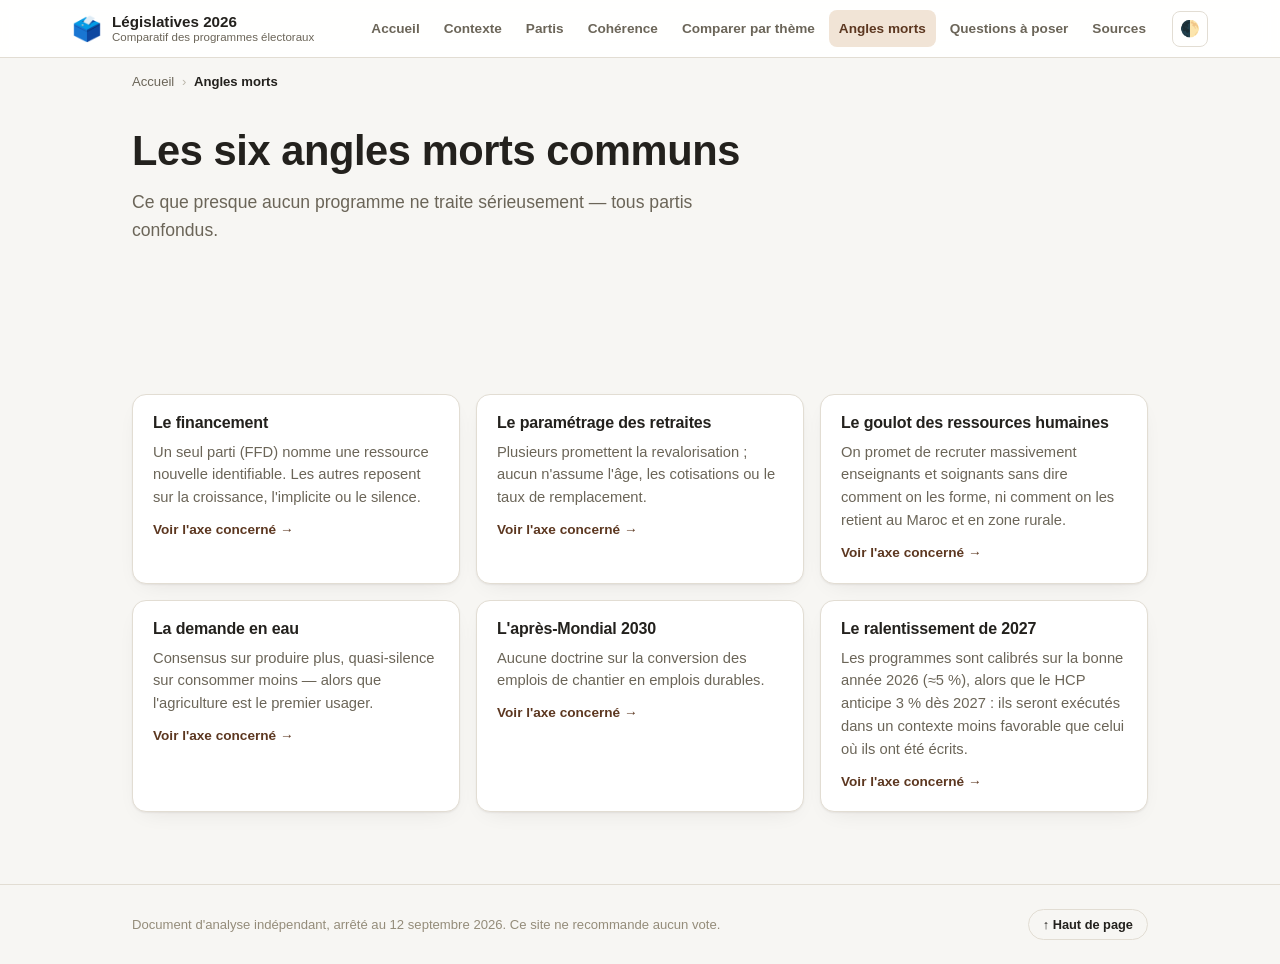
==== angles-morts.html @ e3671b89 "Restructurer le site en pages multiples avec navigation croisée Remplace la page unique à défilement" ====
<!DOCTYPE html>
<html lang="fr">
<head>
<meta charset="UTF-8">
<meta name="viewport" content="width=device-width, initial-scale=1.0">
<title>Les angles morts de la campagne — Comparatif 2026</title>
<meta name="description" content="Ce que presque aucun programme électoral ne traite sérieusement : financement, retraites, ressources humaines, eau, Mondial 2030, ralentissement 2027.">
<link rel="icon" href="data:image/svg+xml,<svg xmlns=%22http://www.w3.org/2000/svg%22 viewBox=%220 0 100 100%22><text y=%22.9em%22 font-size=%2290%22>🗳️</text></svg>">
<link rel="stylesheet" href="css/styles.css">
</head>
<body data-page="angles-morts" data-nav="angles-morts">

<nav class="breadcrumb" id="breadcrumb" aria-label="Fil d'Ariane"></nav>

<main>
  <section class="section page-head">
    <div class="container">
      <h1>Les six angles morts communs</h1>
      <p class="lead">Ce que presque aucun programme ne traite sérieusement — tous partis confondus.</p>
    </div>
  </section>

  <section class="section">
    <div class="container">
      <div class="grid grid-3" id="blindSpotsGrid"></div>
    </div>
  </section>
</main>

<script src="js/data.js"></script>
<script src="js/common.js"></script>
<script src="js/app.js"></script>
</body>
</html>
---- css/styles.css ----
/* ===================================================================
   Comparatif des programmes électoraux — Maroc 2026
   =================================================================== */

:root {
  --bg: #f7f6f3;
  --bg-alt: #efede8;
  --surface: #ffffff;
  --surface-hover: #fbfaf8;
  --border: #e2ddd3;
  --text: #23211d;
  --text-muted: #6b6558;
  --text-faint: #948c7a;
  --accent: #7a4a2a;
  --accent-strong: #5c3720;
  --accent-soft: #f1e4d6;
  --accent-contrast: #ffffff;
  --dot-0: #d8d3c8;
  --dot-1: #d99b52;
  --dot-2: #4a7a6b;
  --dot-3: #2f5d4c;
  --shadow: 0 1px 2px rgba(30, 25, 15, 0.06), 0 8px 24px -12px rgba(30, 25, 15, 0.12);
  --radius: 14px;
  --radius-sm: 9px;
  --maj-color: #7a4a2a;
  --opp-color: #3d5a80;
  --gauche-color: #7a2a4a;
}

@media (prefers-color-scheme: dark) {
  :root:not([data-theme="light"]) {
    --bg: #17140f;
    --bg-alt: #1e1a14;
    --surface: #221e17;
    --surface-hover: #2a251c;
    --border: #362f24;
    --text: #efe9de;
    --text-muted: #b3aa96;
    --text-faint: #857c68;
    --accent: #e0a76f;
    --accent-strong: #f0bd8b;
    --accent-soft: #33291c;
    --accent-contrast: #221a10;
    --dot-0: #3a352b;
    --dot-1: #d99b52;
    --dot-2: #5fa08c;
    --dot-3: #7bbfa4;
    --shadow: 0 1px 2px rgba(0, 0, 0, 0.3), 0 8px 24px -12px rgba(0, 0, 0, 0.5);
  }
}

:root[data-theme="dark"] {
  --bg: #17140f;
  --bg-alt: #1e1a14;
  --surface: #221e17;
  --surface-hover: #2a251c;
  --border: #362f24;
  --text: #efe9de;
  --text-muted: #b3aa96;
  --text-faint: #857c68;
  --accent: #e0a76f;
  --accent-strong: #f0bd8b;
  --accent-soft: #33291c;
  --accent-contrast: #221a10;
  --dot-0: #3a352b;
  --dot-1: #d99b52;
  --dot-2: #5fa08c;
  --dot-3: #7bbfa4;
  --shadow: 0 1px 2px rgba(0, 0, 0, 0.3), 0 8px 24px -12px rgba(0, 0, 0, 0.5);
}

* { box-sizing: border-box; }
html { scroll-behavior: smooth; }

body {
  margin: 0;
  background: var(--bg);
  color: var(--text);
  font-family: "Segoe UI", -apple-system, BlinkMacSystemFont, Roboto, Helvetica, Arial, sans-serif;
  line-height: 1.55;
  -webkit-font-smoothing: antialiased;
}

.container {
  max-width: 1080px;
  margin: 0 auto;
  padding-inline: clamp(16px, 4vw, 32px);
}

h1, h2, h3, h4 { line-height: 1.25; font-weight: 700; letter-spacing: -0.01em; }
h1 { font-size: clamp(1.7rem, 4vw, 2.6rem); margin: 0.3em 0 0.4em; }
h2 { font-size: clamp(1.4rem, 3vw, 1.9rem); margin: 0 0 0.5em; }
h3 { font-size: 1.15rem; margin: 1.8em 0 0.7em; color: var(--accent-strong); }
p { margin: 0 0 1em; }
a { color: var(--accent-strong); }
strong { color: var(--text); }

.section { padding-block: clamp(40px, 6vw, 72px); }
.section.alt { background: var(--bg-alt); }
.section-intro { max-width: 68ch; color: var(--text-muted); font-size: 1.02rem; }

/* ---------- Header ---------- */
.site-header {
  position: sticky; top: 0; z-index: 50;
  background: color-mix(in srgb, var(--surface) 92%, transparent);
  backdrop-filter: blur(8px);
  border-bottom: 1px solid var(--border);
}
.header-inner {
  max-width: 1200px; margin: 0 auto; padding: 10px clamp(16px,4vw,32px);
  display: flex; align-items: center; gap: 16px;
}
.brand { display: flex; align-items: center; gap: 10px; text-decoration: none; color: var(--text); flex-shrink: 0; }
.brand-badge { font-size: 1.5rem; }
.brand-text { display: flex; flex-direction: column; line-height: 1.15; }
.brand-text strong { font-size: 0.95rem; }
.brand-text small { color: var(--text-muted); font-size: 0.72rem; }

.main-nav { display: flex; gap: 4px; flex-wrap: wrap; margin-left: auto; }
.main-nav a {
  text-decoration: none; color: var(--text-muted); font-size: 0.85rem; font-weight: 600;
  padding: 8px 10px; border-radius: 8px; white-space: nowrap;
}
.main-nav a:hover, .main-nav a.active { color: var(--accent-strong); background: var(--accent-soft); }

.theme-toggle, .nav-toggle {
  background: none; border: 1px solid var(--border); border-radius: 8px;
  width: 36px; height: 36px; cursor: pointer; color: var(--text); font-size: 1rem; flex-shrink: 0;
}
.nav-toggle { display: none; flex-direction: column; align-items: center; justify-content: center; gap: 4px; }
.nav-toggle span { width: 18px; height: 2px; background: var(--text); display: block; }

@media (max-width: 880px) {
  .main-nav {
    display: none; position: absolute; top: 100%; left: 0; right: 0;
    background: var(--surface); border-bottom: 1px solid var(--border);
    flex-direction: column; padding: 8px; box-shadow: var(--shadow);
  }
  .main-nav.open { display: flex; }
  .nav-toggle { display: flex; }
}

/* ---------- Hero ---------- */
.hero { padding-block: clamp(48px, 8vw, 88px); }
.eyebrow {
  display: inline-block; font-size: 0.78rem; font-weight: 700; letter-spacing: 0.03em;
  color: var(--accent-strong); background: var(--accent-soft); padding: 5px 12px; border-radius: 999px;
  margin-bottom: 14px;
}
.lead { font-size: 1.1rem; color: var(--text-muted); max-width: 62ch; }
.hero-stats {
  display: grid; grid-template-columns: repeat(auto-fit, minmax(130px, 1fr));
  gap: 12px; margin: 28px 0 8px;
}
.stat-tile {
  background: var(--surface); border: 1px solid var(--border); border-radius: var(--radius-sm);
  padding: 14px 16px;
}
.stat-tile .stat-value { font-size: 1.3rem; font-weight: 700; color: var(--accent-strong); display: block; }
.stat-tile .stat-label { font-size: 0.78rem; color: var(--text-muted); }
.hero-actions { display: flex; gap: 12px; margin-top: 24px; flex-wrap: wrap; }

.btn {
  display: inline-flex; align-items: center; gap: 6px; text-decoration: none;
  padding: 11px 20px; border-radius: 999px; font-weight: 600; font-size: 0.92rem;
  border: 1px solid transparent; cursor: pointer;
}
.btn-primary { background: var(--accent); color: var(--accent-contrast); }
.btn-primary:hover { background: var(--accent-strong); }
.btn-ghost { border-color: var(--border); color: var(--text); background: transparent; }
.btn-ghost:hover { background: var(--surface-hover); }
.btn-small { padding: 7px 14px; font-size: 0.8rem; }

/* ---------- Grids & cards ---------- */
.grid { display: grid; gap: 16px; margin-top: 16px; }
.grid-2 { grid-template-columns: repeat(2, 1fr); }
.grid-3 { grid-template-columns: repeat(3, 1fr); }
.grid-4 { grid-template-columns: repeat(4, 1fr); }
@media (max-width: 800px) { .grid-3, .grid-4 { grid-template-columns: repeat(2, 1fr); } }
@media (max-width: 540px) { .grid-2, .grid-3, .grid-4 { grid-template-columns: 1fr; } }

.card {
  background: var(--surface); border: 1px solid var(--border); border-radius: var(--radius);
  padding: 18px 20px; box-shadow: var(--shadow);
}
.card h4 { margin: 0 0 8px; font-size: 1rem; color: var(--text); }
.card p { color: var(--text-muted); font-size: 0.92rem; margin: 0; }

.info-tile { background: var(--surface); border: 1px solid var(--border); border-radius: var(--radius-sm); padding: 14px 16px; }
.info-tile .info-label { display: block; font-size: 0.74rem; text-transform: uppercase; letter-spacing: 0.04em; color: var(--text-faint); margin-bottom: 4px; }
.info-tile .info-value { font-size: 0.93rem; font-weight: 600; }

.callout {
  background: var(--accent-soft); border: 1px solid var(--border); border-left: 4px solid var(--accent);
  border-radius: var(--radius-sm); padding: 16px 18px; margin-top: 16px; font-size: 0.95rem;
}
.callout-strong { font-size: 1rem; }
.note-list { margin: 12px 0 0; padding-left: 1.2em; color: var(--text-muted); }
.note-list li { margin-bottom: 8px; }

/* ---------- Seats chart ---------- */
.seats-chart { display: flex; flex-direction: column; gap: 8px; margin-top: 14px; }
.seat-row { display: grid; grid-template-columns: 70px 1fr 46px; align-items: center; gap: 10px; font-size: 0.85rem; }
.seat-bar-track { background: var(--bg-alt); border-radius: 999px; height: 12px; overflow: hidden; }
.seat-bar-fill { height: 100%; background: linear-gradient(90deg, var(--accent), var(--accent-strong)); border-radius: 999px; }
.seat-row .seat-value { text-align: right; color: var(--text-muted); font-variant-numeric: tabular-nums; }

/* ---------- Defis ---------- */
.defis-list { padding-left: 1.3em; display: flex; flex-direction: column; gap: 10px; margin-top: 14px; }
.defis-list li::marker { color: var(--accent-strong); font-weight: 700; }

/* ---------- Filter bar ---------- */
.filter-bar { display: flex; flex-wrap: wrap; gap: 8px; margin: 18px 0 22px; }
.filter-btn {
  background: var(--surface); border: 1px solid var(--border); border-radius: 999px;
  padding: 8px 16px; font-size: 0.85rem; font-weight: 600; color: var(--text-muted); cursor: pointer;
}
.filter-btn:hover { background: var(--surface-hover); }
.filter-btn.active { background: var(--accent); color: var(--accent-contrast); border-color: var(--accent); }

/* ---------- Party cards ---------- */
.parties-grid { display: grid; grid-template-columns: repeat(auto-fill, minmax(230px, 1fr)); gap: 16px; }
.party-card {
  text-align: left; cursor: pointer; background: var(--surface); border: 1px solid var(--border);
  border-radius: var(--radius); padding: 18px; box-shadow: var(--shadow); position: relative;
  transition: transform 0.12s ease, border-color 0.12s ease;
}
.party-card:hover { transform: translateY(-2px); border-color: var(--accent); }
.party-card .cat-tag {
  display: inline-block; font-size: 0.68rem; font-weight: 700; text-transform: uppercase; letter-spacing: 0.03em;
  padding: 3px 9px; border-radius: 999px; margin-bottom: 10px;
}
.cat-majorite { background: color-mix(in srgb, var(--maj-color) 18%, transparent); color: var(--maj-color); }
.cat-opposition { background: color-mix(in srgb, var(--opp-color) 18%, transparent); color: var(--opp-color); }
.cat-gauche { background: color-mix(in srgb, var(--gauche-color) 18%, transparent); color: var(--gauche-color); }
.party-card .acronym { font-size: 1.3rem; font-weight: 800; }
.party-card .full-name { display: block; font-size: 0.82rem; color: var(--text-muted); margin: 2px 0 12px; min-height: 2.4em; }
.party-card .seats { font-size: 0.78rem; color: var(--text-faint); }
.party-card .mini-dots { display: flex; gap: 3px; margin-top: 12px; }
.dot { width: 9px; height: 9px; border-radius: 50%; background: var(--dot-0); }
.dot.lvl-1 { background: var(--dot-1); }
.dot.lvl-2 { background: var(--dot-2); }
.dot.lvl-3 { background: var(--dot-3); }

/* ---------- Party / axis detail content ---------- */
.measure-title { font-size: 0.95rem; font-weight: 700; margin: 1.2em 0 0.5em; color: var(--accent-strong); }
#partyDetail ul { padding-left: 1.2em; margin: 0.4em 0; }
#partyDetail ul li { margin-bottom: 5px; font-size: 0.93rem; }
#partyDetail .strengths { border-left: 3px solid var(--dot-3); padding-left: 12px; margin-top: 8px; font-size: 0.95rem; }
#partyDetail .weaknesses { border-left: 3px solid var(--dot-1); padding-left: 12px; margin-top: 8px; font-size: 0.95rem; }
#partyDetail .structure-note { font-style: italic; color: var(--text-muted); margin-top: 14px; font-size: 0.92rem; }

/* ---------- Score table ---------- */
.table-note { color: var(--text-muted); font-size: 0.9rem; margin-top: -6px; }
.table-scroll { overflow-x: auto; margin-top: 12px; border-radius: var(--radius-sm); border: 1px solid var(--border); }
.score-table { width: 100%; border-collapse: collapse; background: var(--surface); font-size: 0.86rem; min-width: 720px; }
.score-table th, .score-table td { padding: 10px 12px; text-align: left; border-bottom: 1px solid var(--border); white-space: nowrap; }
.score-table thead th { background: var(--bg-alt); font-size: 0.75rem; text-transform: uppercase; letter-spacing: 0.03em; color: var(--text-muted); }
.score-table tbody tr:hover { background: var(--surface-hover); }
.score-table td.party-cell { font-weight: 700; }
.score-table .dots { display: flex; gap: 3px; }
.legend { display: flex; gap: 18px; flex-wrap: wrap; margin-top: 14px; font-size: 0.82rem; color: var(--text-muted); align-items: center; }
.legend .dot { display: inline-block; margin-right: 5px; vertical-align: middle; }

.stack { display: flex; flex-direction: column; gap: 12px; margin-top: 14px; }
.finding-card { background: var(--surface); border: 1px solid var(--border); border-radius: var(--radius-sm); padding: 16px 18px; }
.finding-card h4 { margin: 0 0 6px; font-size: 0.96rem; color: var(--accent-strong); }
.finding-card p { font-size: 0.92rem; margin: 0; color: var(--text-muted); }

.structure-card p { font-style: italic; }

/* ---------- Axes ---------- */
.axes-layout { display: grid; grid-template-columns: 230px 1fr; gap: 24px; margin-top: 18px; align-items: start; }
.axes-nav { display: flex; flex-direction: column; gap: 4px; position: sticky; top: 90px; }
.axes-nav button {
  text-align: left; background: none; border: 1px solid transparent; border-radius: var(--radius-sm);
  padding: 9px 12px; font-size: 0.85rem; cursor: pointer; color: var(--text-muted);
}
.axes-nav button:hover { background: var(--surface-hover); }
.axes-nav button.active { background: var(--accent-soft); color: var(--accent-strong); font-weight: 700; border-color: var(--border); }
.axis-panel .callout { margin-bottom: 16px; }
.axis-table { width: 100%; border-collapse: collapse; background: var(--surface); border: 1px solid var(--border); border-radius: var(--radius-sm); overflow: hidden; font-size: 0.9rem; }
.axis-table td { padding: 12px 14px; border-bottom: 1px solid var(--border); vertical-align: top; }
.axis-table tr:last-child td { border-bottom: none; }
.axis-table td.axis-party { font-weight: 700; width: 150px; color: var(--accent-strong); white-space: normal; }
.axis-lecture { margin-top: 16px; background: var(--bg-alt); border-radius: var(--radius-sm); padding: 16px 18px; font-size: 0.93rem; }
.axis-lecture strong { color: var(--accent-strong); }

@media (max-width: 760px) {
  .axes-layout { grid-template-columns: 1fr; }
  .axes-nav { position: static; flex-direction: row; flex-wrap: wrap; }
  .axes-nav button { flex: 0 0 auto; }
}

/* ---------- Questions ---------- */
.questions-list { list-style: none; margin: 18px 0 0; padding: 0; display: flex; flex-direction: column; gap: 10px; }
.questions-list li {
  background: var(--surface); border: 1px solid var(--border); border-radius: var(--radius-sm);
  padding: 14px 16px 14px 46px; position: relative; font-size: 0.95rem;
}
.questions-list li::before {
  content: counter(q); counter-increment: q;
  position: absolute; left: 14px; top: 12px;
  width: 22px; height: 22px; border-radius: 50%; background: var(--accent); color: var(--accent-contrast);
  font-size: 0.75rem; font-weight: 700; display: flex; align-items: center; justify-content: center;
}
.questions-list { counter-reset: q; }

/* ---------- Sources ---------- */
.sources-grid { display: grid; grid-template-columns: repeat(3, 1fr); gap: 28px; margin-top: 16px; }
@media (max-width: 760px) { .sources-grid { grid-template-columns: 1fr; } }
.source-list { list-style: none; padding: 0; margin: 0; display: flex; flex-direction: column; gap: 8px; }
.source-list li { font-size: 0.88rem; color: var(--text-muted); border-bottom: 1px dashed var(--border); padding-bottom: 8px; }
.source-list li strong { color: var(--text); }

.note-finale p { max-width: 70ch; font-size: 1.02rem; color: var(--text-muted); }

/* ---------- Footer ---------- */
.site-footer { border-top: 1px solid var(--border); padding-block: 24px; }
.footer-inner { display: flex; justify-content: space-between; align-items: center; gap: 16px; flex-wrap: wrap; }
.footer-inner p { margin: 0; font-size: 0.82rem; color: var(--text-faint); }

/* ---------- Breadcrumb ---------- */
.breadcrumb {
  max-width: 1080px; margin: 0 auto; padding: 14px clamp(16px, 4vw, 32px) 0;
  font-size: 0.82rem; color: var(--text-faint);
}
.breadcrumb a { color: var(--text-muted); text-decoration: none; }
.breadcrumb a:hover { color: var(--accent-strong); text-decoration: underline; }
.breadcrumb .crumb-sep { margin: 0 4px; opacity: 0.6; }
.breadcrumb [aria-current="page"] { color: var(--text); font-weight: 600; }

/* ---------- Page head (sub-pages) ---------- */
.page-head { padding-block: 20px clamp(28px, 5vw, 44px); }
.page-head h1 { margin-bottom: 0.3em; }

/* ---------- Homepage nav cards ---------- */
.nav-cards { display: grid; grid-template-columns: repeat(3, 1fr); gap: 16px; margin-top: 16px; }
@media (max-width: 800px) { .nav-cards { grid-template-columns: repeat(2, 1fr); } }
@media (max-width: 560px) { .nav-cards { grid-template-columns: 1fr; } }
.nav-card {
  display: flex; flex-direction: column; gap: 6px; text-decoration: none; color: var(--text);
  background: var(--surface); border: 1px solid var(--border); border-radius: var(--radius);
  padding: 20px; box-shadow: var(--shadow); transition: transform 0.12s ease, border-color 0.12s ease;
}
.nav-card:hover { transform: translateY(-2px); border-color: var(--accent); }
.nav-card-emoji { font-size: 1.6rem; }
.nav-card-title { font-weight: 700; font-size: 1.02rem; }
.nav-card-text { font-size: 0.86rem; color: var(--text-muted); flex-grow: 1; }
.nav-card-go { font-size: 0.8rem; font-weight: 700; color: var(--accent-strong); margin-top: 4px; }

/* ---------- Prev / next navigation ---------- */
.prev-next { display: grid; grid-template-columns: 1fr auto 1fr; gap: 10px; margin-top: 36px; align-items: stretch; }
@media (max-width: 640px) { .prev-next { grid-template-columns: 1fr; } }
.prev-next-link {
  display: flex; flex-direction: column; gap: 3px; text-decoration: none; color: var(--text);
  background: var(--surface); border: 1px solid var(--border); border-radius: var(--radius-sm);
  padding: 12px 16px; font-size: 0.88rem;
}
.prev-next-link:hover { border-color: var(--accent); }
.prev-next-link.next { text-align: right; align-items: flex-end; }
.prev-next-link span { color: var(--text-faint); font-size: 0.76rem; }
.prev-next-link strong { color: var(--accent-strong); }

/* ---------- Quick switch dropdown ---------- */
.switch-bar { display: flex; align-items: center; gap: 10px; margin-bottom: 22px; flex-wrap: wrap; }
.switch-bar label { font-size: 0.85rem; color: var(--text-muted); font-weight: 600; }
.switch-bar select {
  background: var(--surface); border: 1px solid var(--border); border-radius: var(--radius-sm);
  padding: 8px 12px; font-size: 0.88rem; color: var(--text); max-width: 100%;
}

/* ---------- Score bars (party detail) ---------- */
.score-bars { display: flex; flex-direction: column; gap: 14px; margin-top: 14px; }
.score-bar-row { display: grid; grid-template-columns: 200px 1fr 110px; gap: 12px; align-items: center; }
@media (max-width: 640px) { .score-bar-row { grid-template-columns: 1fr; gap: 6px; } }
.score-bar-label { display: flex; flex-direction: column; font-size: 0.85rem; }
.score-bar-label span { color: var(--text-muted); font-size: 0.78rem; }
.score-bar-track { background: var(--bg-alt); border-radius: 999px; height: 10px; overflow: hidden; }
.score-bar-fill { height: 100%; border-radius: 999px; background: var(--dot-0); }
.score-bar-fill.lvl-1 { background: var(--dot-1); }
.score-bar-fill.lvl-2 { background: var(--dot-2); }
.score-bar-fill.lvl-3 { background: var(--dot-3); }
.score-bar-value { font-size: 0.8rem; color: var(--text-muted); text-transform: capitalize; }

/* ---------- Axes list (grouped) ---------- */
.axis-group { margin-bottom: 40px; }
.axis-group:last-child { margin-bottom: 0; }
.axes-grid { display: grid; grid-template-columns: repeat(auto-fill, minmax(240px, 1fr)); gap: 14px; }
.axis-card {
  display: flex; flex-direction: column; gap: 6px; text-decoration: none; color: var(--text);
  background: var(--surface); border: 1px solid var(--border); border-radius: var(--radius-sm);
  padding: 16px 18px; transition: transform 0.12s ease, border-color 0.12s ease;
}
.axis-card:hover { transform: translateY(-2px); border-color: var(--accent); }
.axis-card-num { font-size: 0.75rem; font-weight: 700; color: var(--accent-strong); letter-spacing: 0.04em; }
.axis-card-title { font-weight: 700; font-size: 0.96rem; }
.axis-card-teaser { font-size: 0.83rem; color: var(--text-muted); }

/* ---------- Card link ---------- */
.card-link { display: inline-block; margin-top: 10px; font-size: 0.85rem; font-weight: 700; color: var(--accent-strong); text-decoration: none; }
.card-link:hover { text-decoration: underline; }

/* ---------- Party detail page ---------- */
.party-card { text-decoration: none; color: inherit; }

/* ---------- Checklist (boîte à outils) ---------- */
.questions-list li { padding-left: 16px; }
.questions-list li::before { display: none; }
.question-label { display: flex; align-items: flex-start; gap: 12px; cursor: pointer; font-size: 0.95rem; }
.question-label input[type="checkbox"] { margin-top: 3px; width: 18px; height: 18px; accent-color: var(--accent); flex-shrink: 0; cursor: pointer; }
.questions-list li.answered { border-color: var(--dot-3); background: color-mix(in srgb, var(--dot-3) 8%, var(--surface)); }
.questions-list li.answered .question-label span { color: var(--text-muted); text-decoration: line-through; text-decoration-color: var(--text-faint); }
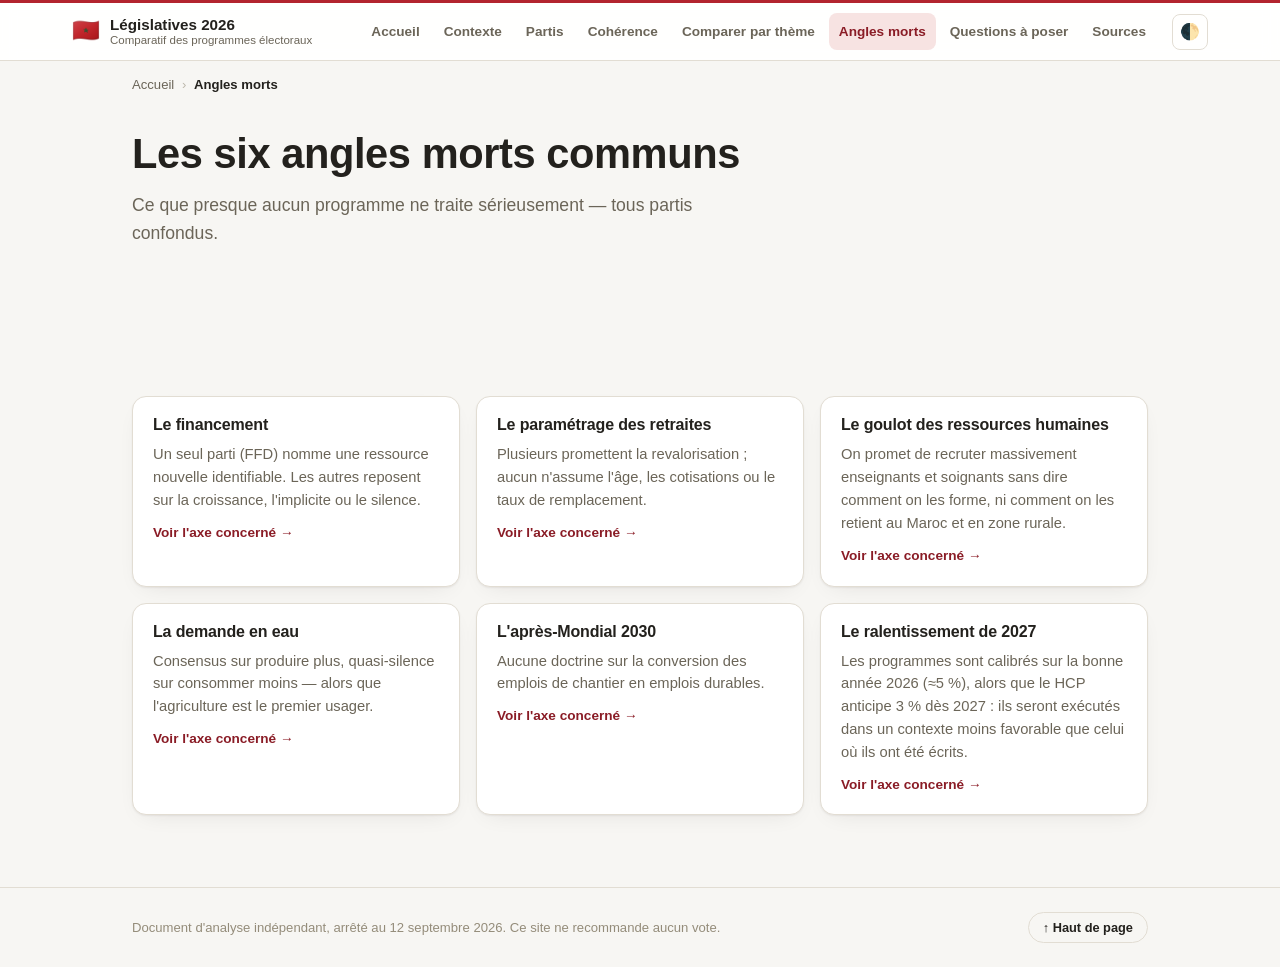
==== commit 6ee33a91: "Enrichir l'identité visuelle : couleurs des partis et charte marocaine Charte commune (accueil, cont" ====
--- a/angles-morts.html
+++ b/angles-morts.html
@@ -5,7 +5,7 @@
 <meta name="viewport" content="width=device-width, initial-scale=1.0">
 <title>Les angles morts de la campagne — Comparatif 2026</title>
 <meta name="description" content="Ce que presque aucun programme électoral ne traite sérieusement : financement, retraites, ressources humaines, eau, Mondial 2030, ralentissement 2027.">
-<link rel="icon" href="data:image/svg+xml,<svg xmlns=%22http://www.w3.org/2000/svg%22 viewBox=%220 0 100 100%22><text y=%22.9em%22 font-size=%2290%22>🗳️</text></svg>">
+<link rel="icon" href="data:image/svg+xml,<svg xmlns=%22http://www.w3.org/2000/svg%22 viewBox=%220 0 100 100%22><text y=%22.9em%22 font-size=%2290%22>🇲🇦</text></svg>">
 <link rel="stylesheet" href="css/styles.css">
 </head>
 <body data-page="angles-morts" data-nav="angles-morts">
--- a/css/styles.css
+++ b/css/styles.css
@@ -11,20 +11,29 @@
   --text: #23211d;
   --text-muted: #6b6558;
   --text-faint: #948c7a;
-  --accent: #7a4a2a;
-  --accent-strong: #5c3720;
-  --accent-soft: #f1e4d6;
+
+  /* Charte commune : rouge et vert du drapeau marocain */
+  --accent: #b3242f;
+  --accent-strong: #8a1c26;
+  --accent-soft: #f7e3e2;
   --accent-contrast: #ffffff;
+  --accent-2: #00693e;
+  --accent-2-strong: #00502f;
+  --accent-2-soft: #e0efe6;
+
+  /* Évaluation à 3 niveaux : rouge (faible) → or (moyen) → vert (élevé) */
   --dot-0: #d8d3c8;
-  --dot-1: #d99b52;
-  --dot-2: #4a7a6b;
-  --dot-3: #2f5d4c;
+  --dot-1: #b3242f;
+  --dot-2: #b9822a;
+  --dot-3: #00693e;
+
   --shadow: 0 1px 2px rgba(30, 25, 15, 0.06), 0 8px 24px -12px rgba(30, 25, 15, 0.12);
   --radius: 14px;
   --radius-sm: 9px;
-  --maj-color: #7a4a2a;
-  --opp-color: #3d5a80;
-  --gauche-color: #7a2a4a;
+  --cat-color: #6b6558;
+  /* Page d'un parti : surchargée en JS avec la couleur du parti ; ailleurs, retombe sur la charte commune. */
+  --party-accent: var(--accent);
+  --card-accent: var(--accent);
 }
 
 @media (prefers-color-scheme: dark) {
@@ -37,15 +46,22 @@
     --text: #efe9de;
     --text-muted: #b3aa96;
     --text-faint: #857c68;
-    --accent: #e0a76f;
-    --accent-strong: #f0bd8b;
-    --accent-soft: #33291c;
-    --accent-contrast: #221a10;
+
+    --accent: #e2707a;
+    --accent-strong: #f0939c;
+    --accent-soft: #3a2020;
+    --accent-contrast: #221010;
+    --accent-2: #4fae82;
+    --accent-2-strong: #7bc9a4;
+    --accent-2-soft: #17301f;
+
     --dot-0: #3a352b;
-    --dot-1: #d99b52;
-    --dot-2: #5fa08c;
-    --dot-3: #7bbfa4;
+    --dot-1: #e2707a;
+    --dot-2: #e0aa4e;
+    --dot-3: #4fae82;
+
     --shadow: 0 1px 2px rgba(0, 0, 0, 0.3), 0 8px 24px -12px rgba(0, 0, 0, 0.5);
+    --cat-color: #b3aa96;
   }
 }
 
@@ -58,15 +74,22 @@
   --text: #efe9de;
   --text-muted: #b3aa96;
   --text-faint: #857c68;
-  --accent: #e0a76f;
-  --accent-strong: #f0bd8b;
-  --accent-soft: #33291c;
-  --accent-contrast: #221a10;
+
+  --accent: #e2707a;
+  --accent-strong: #f0939c;
+  --accent-soft: #3a2020;
+  --accent-contrast: #221010;
+  --accent-2: #4fae82;
+  --accent-2-strong: #7bc9a4;
+  --accent-2-soft: #17301f;
+
   --dot-0: #3a352b;
-  --dot-1: #d99b52;
-  --dot-2: #5fa08c;
-  --dot-3: #7bbfa4;
+  --dot-1: #e2707a;
+  --dot-2: #e0aa4e;
+  --dot-3: #4fae82;
+
   --shadow: 0 1px 2px rgba(0, 0, 0, 0.3), 0 8px 24px -12px rgba(0, 0, 0, 0.5);
+  --cat-color: #b3aa96;
 }
 
 * { box-sizing: border-box; }
@@ -105,13 +128,14 @@
   background: color-mix(in srgb, var(--surface) 92%, transparent);
   backdrop-filter: blur(8px);
   border-bottom: 1px solid var(--border);
+  border-top: 3px solid var(--accent);
 }
 .header-inner {
   max-width: 1200px; margin: 0 auto; padding: 10px clamp(16px,4vw,32px);
   display: flex; align-items: center; gap: 16px;
 }
 .brand { display: flex; align-items: center; gap: 10px; text-decoration: none; color: var(--text); flex-shrink: 0; }
-.brand-badge { font-size: 1.5rem; }
+.brand-badge { font-size: 1.4rem; line-height: 1; }
 .brand-text { display: flex; flex-direction: column; line-height: 1.15; }
 .brand-text strong { font-size: 0.95rem; }
 .brand-text small { color: var(--text-muted); font-size: 0.72rem; }
@@ -218,34 +242,59 @@
 .filter-btn:hover { background: var(--surface-hover); }
 .filter-btn.active { background: var(--accent); color: var(--accent-contrast); border-color: var(--accent); }
 
+/* ---------- Party badge (emblème coloré, avec emplacement pour un vrai logo) ---------- */
+.party-badge {
+  position: relative; display: inline-flex; align-items: center; justify-content: center; flex-shrink: 0;
+  border-radius: 50%; background: var(--party-accent); color: #fff;
+  font-weight: 800; letter-spacing: -0.02em; line-height: 1; box-shadow: 0 1px 2px rgba(0,0,0,0.15);
+  overflow: hidden;
+}
+.party-badge-img { position: absolute; inset: 0; width: 100%; height: 100%; object-fit: cover; border-radius: 50%; }
+.party-badge.size-sm { width: 22px; height: 22px; font-size: 0.58rem; }
+.party-badge.size-md { width: 40px; height: 40px; font-size: 0.85rem; }
+.party-badge.size-lg { width: 64px; height: 64px; font-size: 1.2rem; }
+.party-badge.len-long { font-size: 0.72em; }
+
 /* ---------- Party cards ---------- */
 .parties-grid { display: grid; grid-template-columns: repeat(auto-fill, minmax(230px, 1fr)); gap: 16px; }
 .party-card {
   text-align: left; cursor: pointer; background: var(--surface); border: 1px solid var(--border);
+  border-top: 4px solid var(--party-accent, var(--border));
   border-radius: var(--radius); padding: 18px; box-shadow: var(--shadow); position: relative;
   transition: transform 0.12s ease, border-color 0.12s ease;
 }
-.party-card:hover { transform: translateY(-2px); border-color: var(--accent); }
-.party-card .cat-tag {
+.party-card:hover { transform: translateY(-2px); }
+.party-card-top { display: flex; align-items: center; justify-content: space-between; margin-bottom: 12px; }
+.cat-tag {
   display: inline-block; font-size: 0.68rem; font-weight: 700; text-transform: uppercase; letter-spacing: 0.03em;
-  padding: 3px 9px; border-radius: 999px; margin-bottom: 10px;
-}
-.cat-majorite { background: color-mix(in srgb, var(--maj-color) 18%, transparent); color: var(--maj-color); }
-.cat-opposition { background: color-mix(in srgb, var(--opp-color) 18%, transparent); color: var(--opp-color); }
-.cat-gauche { background: color-mix(in srgb, var(--gauche-color) 18%, transparent); color: var(--gauche-color); }
-.party-card .acronym { font-size: 1.3rem; font-weight: 800; }
+  padding: 3px 9px; border-radius: 999px;
+  background: var(--bg-alt); color: var(--cat-color);
+}
+.party-card .acronym { display: block; font-size: 1.3rem; font-weight: 800; }
 .party-card .full-name { display: block; font-size: 0.82rem; color: var(--text-muted); margin: 2px 0 12px; min-height: 2.4em; }
-.party-card .seats { font-size: 0.78rem; color: var(--text-faint); }
+.party-card .seats { display: block; font-size: 0.78rem; color: var(--text-faint); }
 .party-card .mini-dots { display: flex; gap: 3px; margin-top: 12px; }
 .dot { width: 9px; height: 9px; border-radius: 50%; background: var(--dot-0); }
 .dot.lvl-1 { background: var(--dot-1); }
 .dot.lvl-2 { background: var(--dot-2); }
 .dot.lvl-3 { background: var(--dot-3); }
 
+/* ---------- Party detail: colored hero band ---------- */
+.party-hero {
+  display: flex; align-items: center; gap: 16px; padding: 20px 22px; margin-bottom: 26px;
+  border-radius: var(--radius); background: color-mix(in srgb, var(--party-accent) 10%, var(--surface));
+  border: 1px solid color-mix(in srgb, var(--party-accent) 24%, var(--border));
+}
+.party-hero-text h1 { margin: 0 0 2px; color: color-mix(in srgb, var(--party-accent) 72%, var(--text) 28%); }
+.party-hero-text .full-name { font-size: 1rem; color: var(--text-muted); margin-bottom: 4px; display: block; }
+.party-hero-text .seats { font-size: 0.85rem; color: var(--text-faint); }
+.party-hero .cat-tag { margin-bottom: 6px; }
+
 /* ---------- Party / axis detail content ---------- */
-.measure-title { font-size: 0.95rem; font-weight: 700; margin: 1.2em 0 0.5em; color: var(--accent-strong); }
+.measure-title { font-size: 0.95rem; font-weight: 700; margin: 1.2em 0 0.5em; color: color-mix(in srgb, var(--party-accent) 75%, var(--text) 25%); }
 #partyDetail ul { padding-left: 1.2em; margin: 0.4em 0; }
 #partyDetail ul li { margin-bottom: 5px; font-size: 0.93rem; }
+#partyDetail h2 { color: color-mix(in srgb, var(--party-accent) 70%, var(--text) 30%); }
 #partyDetail .strengths { border-left: 3px solid var(--dot-3); padding-left: 12px; margin-top: 8px; font-size: 0.95rem; }
 #partyDetail .weaknesses { border-left: 3px solid var(--dot-1); padding-left: 12px; margin-top: 8px; font-size: 0.95rem; }
 #partyDetail .structure-note { font-style: italic; color: var(--text-muted); margin-top: 14px; font-size: 0.92rem; }
@@ -258,6 +307,10 @@
 .score-table thead th { background: var(--bg-alt); font-size: 0.75rem; text-transform: uppercase; letter-spacing: 0.03em; color: var(--text-muted); }
 .score-table tbody tr:hover { background: var(--surface-hover); }
 .score-table td.party-cell { font-weight: 700; }
+.score-table td.party-cell a, .structure-card h4 a, .finding-card a {
+  display: inline-flex; align-items: center; gap: 7px; text-decoration: none; color: var(--text);
+}
+.score-table td.party-cell a:hover, .structure-card h4 a:hover { text-decoration: underline; }
 .score-table .dots { display: flex; gap: 3px; }
 .legend { display: flex; gap: 18px; flex-wrap: wrap; margin-top: 14px; font-size: 0.82rem; color: var(--text-muted); align-items: center; }
 .legend .dot { display: inline-block; margin-right: 5px; vertical-align: middle; }
@@ -279,12 +332,15 @@
 .axes-nav button:hover { background: var(--surface-hover); }
 .axes-nav button.active { background: var(--accent-soft); color: var(--accent-strong); font-weight: 700; border-color: var(--border); }
 .axis-panel .callout { margin-bottom: 16px; }
+.axis-panel .eyebrow { background: var(--accent-2-soft); color: var(--accent-2-strong); }
 .axis-table { width: 100%; border-collapse: collapse; background: var(--surface); border: 1px solid var(--border); border-radius: var(--radius-sm); overflow: hidden; font-size: 0.9rem; }
 .axis-table td { padding: 12px 14px; border-bottom: 1px solid var(--border); vertical-align: top; }
 .axis-table tr:last-child td { border-bottom: none; }
-.axis-table td.axis-party { font-weight: 700; width: 150px; color: var(--accent-strong); white-space: normal; }
-.axis-lecture { margin-top: 16px; background: var(--bg-alt); border-radius: var(--radius-sm); padding: 16px 18px; font-size: 0.93rem; }
-.axis-lecture strong { color: var(--accent-strong); }
+.axis-table td.axis-party { font-weight: 700; width: 150px; color: var(--accent-2-strong); white-space: normal; }
+.axis-lecture { margin-top: 16px; background: var(--accent-2-soft); border-radius: var(--radius-sm); padding: 16px 18px; font-size: 0.93rem; border: 1px solid color-mix(in srgb, var(--accent-2) 20%, var(--border)); }
+.axis-lecture strong { color: var(--accent-2-strong); }
+.axis-table a { color: var(--accent-2-strong); font-weight: 700; text-decoration: none; }
+.axis-table a:hover { text-decoration: underline; }
 
 @media (max-width: 760px) {
   .axes-layout { grid-template-columns: 1fr; }
@@ -340,14 +396,19 @@
 @media (max-width: 560px) { .nav-cards { grid-template-columns: 1fr; } }
 .nav-card {
   display: flex; flex-direction: column; gap: 6px; text-decoration: none; color: var(--text);
-  background: var(--surface); border: 1px solid var(--border); border-radius: var(--radius);
+  background: var(--surface); border: 1px solid var(--border); border-top: 4px solid var(--card-accent);
+  border-radius: var(--radius);
   padding: 20px; box-shadow: var(--shadow); transition: transform 0.12s ease, border-color 0.12s ease;
 }
-.nav-card:hover { transform: translateY(-2px); border-color: var(--accent); }
-.nav-card-emoji { font-size: 1.6rem; }
-.nav-card-title { font-weight: 700; font-size: 1.02rem; }
+.nav-card:hover { transform: translateY(-2px); }
+.nav-card-emoji {
+  display: inline-flex; align-items: center; justify-content: center; width: 42px; height: 42px;
+  border-radius: 50%; font-size: 1.25rem;
+  background: color-mix(in srgb, var(--card-accent) 16%, var(--surface));
+}
+.nav-card-title { font-weight: 700; font-size: 1.02rem; margin-top: 4px; }
 .nav-card-text { font-size: 0.86rem; color: var(--text-muted); flex-grow: 1; }
-.nav-card-go { font-size: 0.8rem; font-weight: 700; color: var(--accent-strong); margin-top: 4px; }
+.nav-card-go { font-size: 0.8rem; font-weight: 700; color: var(--card-accent); margin-top: 4px; }
 
 /* ---------- Prev / next navigation ---------- */
 .prev-next { display: grid; grid-template-columns: 1fr auto 1fr; gap: 10px; margin-top: 36px; align-items: stretch; }
@@ -357,10 +418,11 @@
   background: var(--surface); border: 1px solid var(--border); border-radius: var(--radius-sm);
   padding: 12px 16px; font-size: 0.88rem;
 }
-.prev-next-link:hover { border-color: var(--accent); }
+.prev-next-link:hover { border-color: var(--party-accent); }
 .prev-next-link.next { text-align: right; align-items: flex-end; }
 .prev-next-link span { color: var(--text-faint); font-size: 0.76rem; }
-.prev-next-link strong { color: var(--accent-strong); }
+.prev-next-link strong { display: inline-flex; align-items: center; gap: 6px; color: color-mix(in srgb, var(--party-accent) 75%, var(--text) 25%); }
+.prev-next-link.next strong { flex-direction: row-reverse; }
 
 /* ---------- Quick switch dropdown ---------- */
 .switch-bar { display: flex; align-items: center; gap: 10px; margin-bottom: 22px; flex-wrap: wrap; }
@@ -392,8 +454,8 @@
   background: var(--surface); border: 1px solid var(--border); border-radius: var(--radius-sm);
   padding: 16px 18px; transition: transform 0.12s ease, border-color 0.12s ease;
 }
-.axis-card:hover { transform: translateY(-2px); border-color: var(--accent); }
-.axis-card-num { font-size: 0.75rem; font-weight: 700; color: var(--accent-strong); letter-spacing: 0.04em; }
+.axis-card:hover { transform: translateY(-2px); border-color: var(--accent-2); }
+.axis-card-num { font-size: 0.75rem; font-weight: 700; color: var(--accent-2-strong); letter-spacing: 0.04em; }
 .axis-card-title { font-weight: 700; font-size: 0.96rem; }
 .axis-card-teaser { font-size: 0.83rem; color: var(--text-muted); }
 
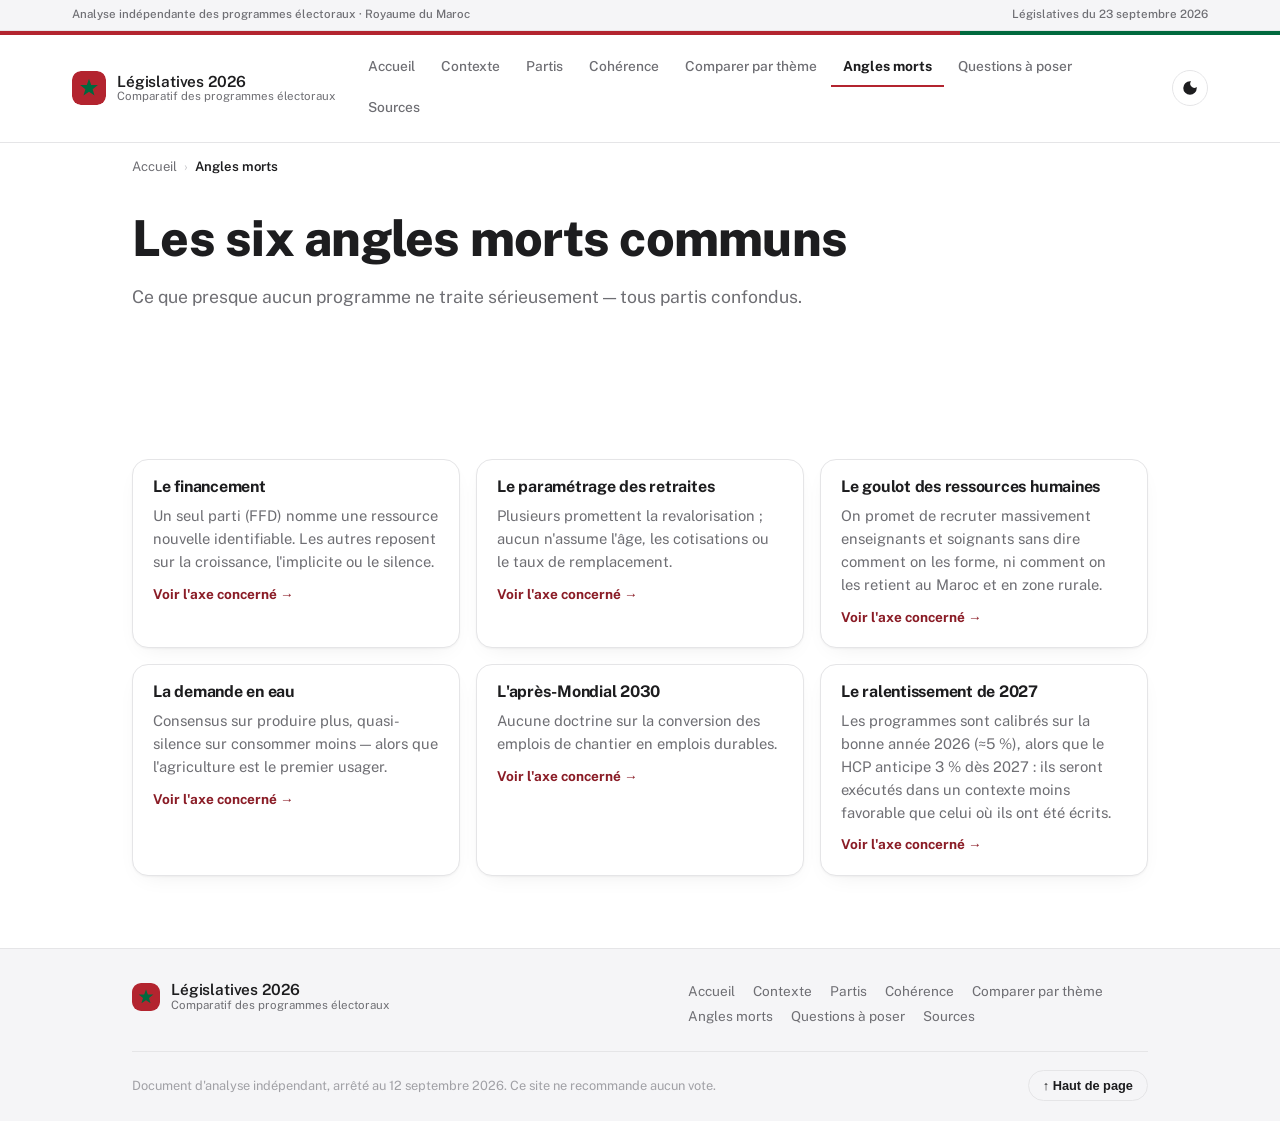
==== commit b6978584: "Refonte visuelle : identité de marque, symboles électoraux, sobriété Bandeau à deux niveaux (mention" ====
--- a/angles-morts.html
+++ b/angles-morts.html
@@ -5,7 +5,9 @@
 <meta name="viewport" content="width=device-width, initial-scale=1.0">
 <title>Les angles morts de la campagne — Comparatif 2026</title>
 <meta name="description" content="Ce que presque aucun programme électoral ne traite sérieusement : financement, retraites, ressources humaines, eau, Mondial 2030, ralentissement 2027.">
-<link rel="icon" href="data:image/svg+xml,<svg xmlns=%22http://www.w3.org/2000/svg%22 viewBox=%220 0 100 100%22><text y=%22.9em%22 font-size=%2290%22>🇲🇦</text></svg>">
+<link rel="icon" type="image/svg+xml" href="assets/logo-mark.svg">
+<link rel="preconnect" href="https://fonts.googleapis.com">
+<link rel="stylesheet" href="https://fonts.googleapis.com/css2?family=Public+Sans:ital,wght@0,400;0,500;0,600;0,700;0,800;1,400&display=swap">
 <link rel="stylesheet" href="css/styles.css">
 </head>
 <body data-page="angles-morts" data-nav="angles-morts">
--- a/css/styles.css
+++ b/css/styles.css
@@ -3,14 +3,15 @@
    =================================================================== */
 
 :root {
-  --bg: #f7f6f3;
-  --bg-alt: #efede8;
+  /* Fond blanc sobre — neutres froids, inspirés d'interfaces éditoriales premium */
+  --bg: #ffffff;
+  --bg-alt: #f5f5f7;
   --surface: #ffffff;
-  --surface-hover: #fbfaf8;
-  --border: #e2ddd3;
-  --text: #23211d;
-  --text-muted: #6b6558;
-  --text-faint: #948c7a;
+  --surface-hover: #f5f5f7;
+  --border: #e5e5e7;
+  --text: #1d1d1f;
+  --text-muted: #6e6e73;
+  --text-faint: #a1a1a6;
 
   /* Charte commune : rouge et vert du drapeau marocain */
   --accent: #b3242f;
@@ -21,16 +22,20 @@
   --accent-2-strong: #00502f;
   --accent-2-soft: #e0efe6;
 
+  /* Troisième teinte, réservée aux chiffres-clés : un bleu encre, jamais le rouge/vert de marque */
+  --accent-3: #1d3557;
+  --accent-3-soft: #e7edf4;
+
   /* Évaluation à 3 niveaux : rouge (faible) → or (moyen) → vert (élevé) */
-  --dot-0: #d8d3c8;
+  --dot-0: #d5d5d8;
   --dot-1: #b3242f;
   --dot-2: #b9822a;
   --dot-3: #00693e;
 
-  --shadow: 0 1px 2px rgba(30, 25, 15, 0.06), 0 8px 24px -12px rgba(30, 25, 15, 0.12);
-  --radius: 14px;
-  --radius-sm: 9px;
-  --cat-color: #6b6558;
+  --shadow: 0 1px 2px rgba(0, 0, 0, 0.04), 0 8px 24px -12px rgba(0, 0, 0, 0.1);
+  --radius: 16px;
+  --radius-sm: 10px;
+  --cat-color: #6e6e73;
   /* Page d'un parti : surchargée en JS avec la couleur du parti ; ailleurs, retombe sur la charte commune. */
   --party-accent: var(--accent);
   --card-accent: var(--accent);
@@ -38,58 +43,65 @@
 
 @media (prefers-color-scheme: dark) {
   :root:not([data-theme="light"]) {
-    --bg: #17140f;
-    --bg-alt: #1e1a14;
-    --surface: #221e17;
-    --surface-hover: #2a251c;
-    --border: #362f24;
-    --text: #efe9de;
-    --text-muted: #b3aa96;
-    --text-faint: #857c68;
+    /* Fond noir sobre */
+    --bg: #000000;
+    --bg-alt: #1c1c1e;
+    --surface: #1c1c1e;
+    --surface-hover: #262628;
+    --border: #38383a;
+    --text: #f5f5f7;
+    --text-muted: #a1a1a6;
+    --text-faint: #6e6e73;
 
     --accent: #e2707a;
     --accent-strong: #f0939c;
-    --accent-soft: #3a2020;
-    --accent-contrast: #221010;
+    --accent-soft: #33191b;
+    --accent-contrast: #1d0c0e;
     --accent-2: #4fae82;
     --accent-2-strong: #7bc9a4;
-    --accent-2-soft: #17301f;
-
-    --dot-0: #3a352b;
+    --accent-2-soft: #12271a;
+
+    --accent-3: #7c9cc4;
+    --accent-3-soft: #182636;
+
+    --dot-0: #3a3a3c;
     --dot-1: #e2707a;
     --dot-2: #e0aa4e;
     --dot-3: #4fae82;
 
-    --shadow: 0 1px 2px rgba(0, 0, 0, 0.3), 0 8px 24px -12px rgba(0, 0, 0, 0.5);
-    --cat-color: #b3aa96;
+    --shadow: 0 1px 2px rgba(0, 0, 0, 0.4), 0 8px 24px -12px rgba(0, 0, 0, 0.6);
+    --cat-color: #a1a1a6;
   }
 }
 
 :root[data-theme="dark"] {
-  --bg: #17140f;
-  --bg-alt: #1e1a14;
-  --surface: #221e17;
-  --surface-hover: #2a251c;
-  --border: #362f24;
-  --text: #efe9de;
-  --text-muted: #b3aa96;
-  --text-faint: #857c68;
+  --bg: #000000;
+  --bg-alt: #1c1c1e;
+  --surface: #1c1c1e;
+  --surface-hover: #262628;
+  --border: #38383a;
+  --text: #f5f5f7;
+  --text-muted: #a1a1a6;
+  --text-faint: #6e6e73;
 
   --accent: #e2707a;
   --accent-strong: #f0939c;
-  --accent-soft: #3a2020;
-  --accent-contrast: #221010;
+  --accent-soft: #33191b;
+  --accent-contrast: #1d0c0e;
   --accent-2: #4fae82;
   --accent-2-strong: #7bc9a4;
-  --accent-2-soft: #17301f;
-
-  --dot-0: #3a352b;
+  --accent-2-soft: #12271a;
+
+  --accent-3: #7c9cc4;
+  --accent-3-soft: #182636;
+
+  --dot-0: #3a3a3c;
   --dot-1: #e2707a;
   --dot-2: #e0aa4e;
   --dot-3: #4fae82;
 
-  --shadow: 0 1px 2px rgba(0, 0, 0, 0.3), 0 8px 24px -12px rgba(0, 0, 0, 0.5);
-  --cat-color: #b3aa96;
+  --shadow: 0 1px 2px rgba(0, 0, 0, 0.4), 0 8px 24px -12px rgba(0, 0, 0, 0.6);
+  --cat-color: #a1a1a6;
 }
 
 * { box-sizing: border-box; }
@@ -99,9 +111,10 @@
   margin: 0;
   background: var(--bg);
   color: var(--text);
-  font-family: "Segoe UI", -apple-system, BlinkMacSystemFont, Roboto, Helvetica, Arial, sans-serif;
+  font-family: "Public Sans", -apple-system, BlinkMacSystemFont, "Segoe UI", Roboto, Helvetica, Arial, sans-serif;
   line-height: 1.55;
   -webkit-font-smoothing: antialiased;
+  text-rendering: optimizeLegibility;
 }
 
 .container {
@@ -110,13 +123,13 @@
   padding-inline: clamp(16px, 4vw, 32px);
 }
 
-h1, h2, h3, h4 { line-height: 1.25; font-weight: 700; letter-spacing: -0.01em; }
-h1 { font-size: clamp(1.7rem, 4vw, 2.6rem); margin: 0.3em 0 0.4em; }
-h2 { font-size: clamp(1.4rem, 3vw, 1.9rem); margin: 0 0 0.5em; }
-h3 { font-size: 1.15rem; margin: 1.8em 0 0.7em; color: var(--accent-strong); }
+h1, h2, h3, h4 { line-height: 1.18; font-weight: 700; letter-spacing: -0.015em; text-wrap: balance; }
+h1 { font-size: clamp(2rem, 4.4vw, 3.1rem); font-weight: 800; margin: 0.25em 0 0.35em; }
+h2 { font-size: clamp(1.5rem, 3vw, 2.05rem); margin: 0 0 0.55em; }
+h3 { font-size: 1.2rem; margin: 1.9em 0 0.7em; color: var(--accent-strong); }
 p { margin: 0 0 1em; }
 a { color: var(--accent-strong); }
-strong { color: var(--text); }
+strong { color: var(--text); font-weight: 600; }
 
 .section { padding-block: clamp(40px, 6vw, 72px); }
 .section.alt { background: var(--bg-alt); }
@@ -125,41 +138,62 @@
 /* ---------- Header ---------- */
 .site-header {
   position: sticky; top: 0; z-index: 50;
-  background: color-mix(in srgb, var(--surface) 92%, transparent);
-  backdrop-filter: blur(8px);
+  background: color-mix(in srgb, var(--surface) 88%, transparent);
+  backdrop-filter: blur(10px);
   border-bottom: 1px solid var(--border);
-  border-top: 3px solid var(--accent);
-}
+}
+
+/* Bandeau officiel, à la State.gov : contexte institutionnel discret */
+.masthead { background: var(--bg-alt); border-bottom: 1px solid var(--border); }
+.masthead-inner {
+  max-width: 1200px; margin: 0 auto; padding: 6px clamp(16px,4vw,32px);
+  display: flex; justify-content: space-between; gap: 16px;
+  font-size: 0.72rem; color: var(--text-muted); font-weight: 500;
+}
+.masthead-inner span:last-child { flex-shrink: 0; }
+
+/* Bandeau bicolore signature : rouge et vert du drapeau, jamais l'un sans l'autre */
+.header-band { display: flex; height: 4px; }
+.header-band span:first-child { flex: 3; background: var(--accent); }
+.header-band span:last-child { flex: 1; background: var(--accent-2); }
+
 .header-inner {
-  max-width: 1200px; margin: 0 auto; padding: 10px clamp(16px,4vw,32px);
-  display: flex; align-items: center; gap: 16px;
-}
-.brand { display: flex; align-items: center; gap: 10px; text-decoration: none; color: var(--text); flex-shrink: 0; }
-.brand-badge { font-size: 1.4rem; line-height: 1; }
+  max-width: 1200px; margin: 0 auto; padding: 13px clamp(16px,4vw,32px);
+  display: flex; align-items: center; gap: 20px;
+}
+.brand { display: flex; align-items: center; gap: 11px; text-decoration: none; color: var(--text); flex-shrink: 0; }
+.brand-mark { width: 34px; height: 34px; flex-shrink: 0; border-radius: 9px; }
 .brand-text { display: flex; flex-direction: column; line-height: 1.15; }
-.brand-text strong { font-size: 0.95rem; }
+.brand-text strong { font-size: 0.96rem; letter-spacing: -0.01em; }
 .brand-text small { color: var(--text-muted); font-size: 0.72rem; }
 
-.main-nav { display: flex; gap: 4px; flex-wrap: wrap; margin-left: auto; }
+.main-nav { display: flex; gap: 2px; flex-wrap: wrap; margin-left: auto; }
 .main-nav a {
-  text-decoration: none; color: var(--text-muted); font-size: 0.85rem; font-weight: 600;
-  padding: 8px 10px; border-radius: 8px; white-space: nowrap;
-}
-.main-nav a:hover, .main-nav a.active { color: var(--accent-strong); background: var(--accent-soft); }
+  text-decoration: none; color: var(--text-muted); font-size: 0.86rem; font-weight: 500;
+  padding: 8px 12px; white-space: nowrap; border-bottom: 2px solid transparent;
+  transition: color 0.12s ease, border-color 0.12s ease;
+}
+.main-nav a:hover { color: var(--text); }
+.main-nav a.active { color: var(--text); font-weight: 700; border-bottom-color: var(--accent); }
 
 .theme-toggle, .nav-toggle {
-  background: none; border: 1px solid var(--border); border-radius: 8px;
-  width: 36px; height: 36px; cursor: pointer; color: var(--text); font-size: 1rem; flex-shrink: 0;
-}
-.nav-toggle { display: none; flex-direction: column; align-items: center; justify-content: center; gap: 4px; }
-.nav-toggle span { width: 18px; height: 2px; background: var(--text); display: block; }
+  background: none; border: 1px solid var(--border); border-radius: 999px;
+  width: 36px; height: 36px; cursor: pointer; color: var(--text); flex-shrink: 0;
+  display: flex; align-items: center; justify-content: center;
+}
+.theme-toggle:hover, .nav-toggle:hover { background: var(--surface-hover); }
+.nav-toggle { display: none; flex-direction: column; gap: 4px; border-radius: 8px; }
+.nav-toggle span { width: 16px; height: 2px; background: var(--text); display: block; }
 
 @media (max-width: 880px) {
+  .masthead-inner span:last-child { display: none; }
   .main-nav {
     display: none; position: absolute; top: 100%; left: 0; right: 0;
     background: var(--surface); border-bottom: 1px solid var(--border);
     flex-direction: column; padding: 8px; box-shadow: var(--shadow);
   }
+  .main-nav a { border-bottom: none; border-left: 2px solid transparent; }
+  .main-nav a.active { border-left-color: var(--accent); background: var(--bg-alt); }
   .main-nav.open { display: flex; }
   .nav-toggle { display: flex; }
 }
@@ -180,7 +214,7 @@
   background: var(--surface); border: 1px solid var(--border); border-radius: var(--radius-sm);
   padding: 14px 16px;
 }
-.stat-tile .stat-value { font-size: 1.3rem; font-weight: 700; color: var(--accent-strong); display: block; }
+.stat-tile .stat-value { font-size: 1.4rem; font-weight: 800; color: var(--accent-3); display: block; font-variant-numeric: tabular-nums; }
 .stat-tile .stat-label { font-size: 0.78rem; color: var(--text-muted); }
 .hero-actions { display: flex; gap: 12px; margin-top: 24px; flex-wrap: wrap; }
 
@@ -215,8 +249,13 @@
 .info-tile .info-value { font-size: 0.93rem; font-weight: 600; }
 
 .callout {
-  background: var(--accent-soft); border: 1px solid var(--border); border-left: 4px solid var(--accent);
-  border-radius: var(--radius-sm); padding: 16px 18px; margin-top: 16px; font-size: 0.95rem;
+  position: relative; overflow: hidden;
+  background: var(--bg-alt); border: 1px solid var(--border);
+  border-radius: var(--radius-sm); padding: 16px 18px 16px 24px; margin-top: 16px; font-size: 0.95rem;
+}
+.callout::before {
+  content: ""; position: absolute; left: 0; top: 0; bottom: 0; width: 4px;
+  background: linear-gradient(180deg, var(--accent) 0 60%, var(--accent-2) 60% 100%);
 }
 .callout-strong { font-size: 1rem; }
 .note-list { margin: 12px 0 0; padding-left: 1.2em; color: var(--text-muted); }
@@ -372,9 +411,17 @@
 .note-finale p { max-width: 70ch; font-size: 1.02rem; color: var(--text-muted); }
 
 /* ---------- Footer ---------- */
-.site-footer { border-top: 1px solid var(--border); padding-block: 24px; }
-.footer-inner { display: flex; justify-content: space-between; align-items: center; gap: 16px; flex-wrap: wrap; }
-.footer-inner p { margin: 0; font-size: 0.82rem; color: var(--text-faint); }
+.site-footer { border-top: 1px solid var(--border); background: var(--bg-alt); padding-block: 32px 20px; }
+.footer-top {
+  display: flex; justify-content: space-between; align-items: flex-start; gap: 24px; flex-wrap: wrap;
+  padding-bottom: 24px; border-bottom: 1px solid var(--border); margin-bottom: 18px;
+}
+.footer-brand .brand-mark { width: 28px; height: 28px; }
+.footer-nav { display: flex; flex-wrap: wrap; gap: 4px 18px; max-width: 460px; }
+.footer-nav a { color: var(--text-muted); text-decoration: none; font-size: 0.85rem; }
+.footer-nav a:hover { color: var(--text); text-decoration: underline; }
+.footer-bottom { display: flex; justify-content: space-between; align-items: center; gap: 16px; flex-wrap: wrap; }
+.footer-bottom p { margin: 0; font-size: 0.8rem; color: var(--text-faint); }
 
 /* ---------- Breadcrumb ---------- */
 .breadcrumb {
@@ -395,10 +442,15 @@
 @media (max-width: 800px) { .nav-cards { grid-template-columns: repeat(2, 1fr); } }
 @media (max-width: 560px) { .nav-cards { grid-template-columns: 1fr; } }
 .nav-card {
+  position: relative; overflow: hidden;
   display: flex; flex-direction: column; gap: 6px; text-decoration: none; color: var(--text);
-  background: var(--surface); border: 1px solid var(--border); border-top: 4px solid var(--card-accent);
+  background: var(--surface); border: 1px solid var(--border);
   border-radius: var(--radius);
-  padding: 20px; box-shadow: var(--shadow); transition: transform 0.12s ease, border-color 0.12s ease;
+  padding: 22px 20px 20px; box-shadow: var(--shadow); transition: transform 0.12s ease, border-color 0.12s ease;
+}
+.nav-card::before {
+  content: ""; position: absolute; top: 0; left: 0; right: 0; height: 4px;
+  background: linear-gradient(90deg, var(--card-accent-a, var(--accent)) 0 72%, var(--card-accent-b, var(--accent-2)) 72% 100%);
 }
 .nav-card:hover { transform: translateY(-2px); }
 .nav-card-emoji {
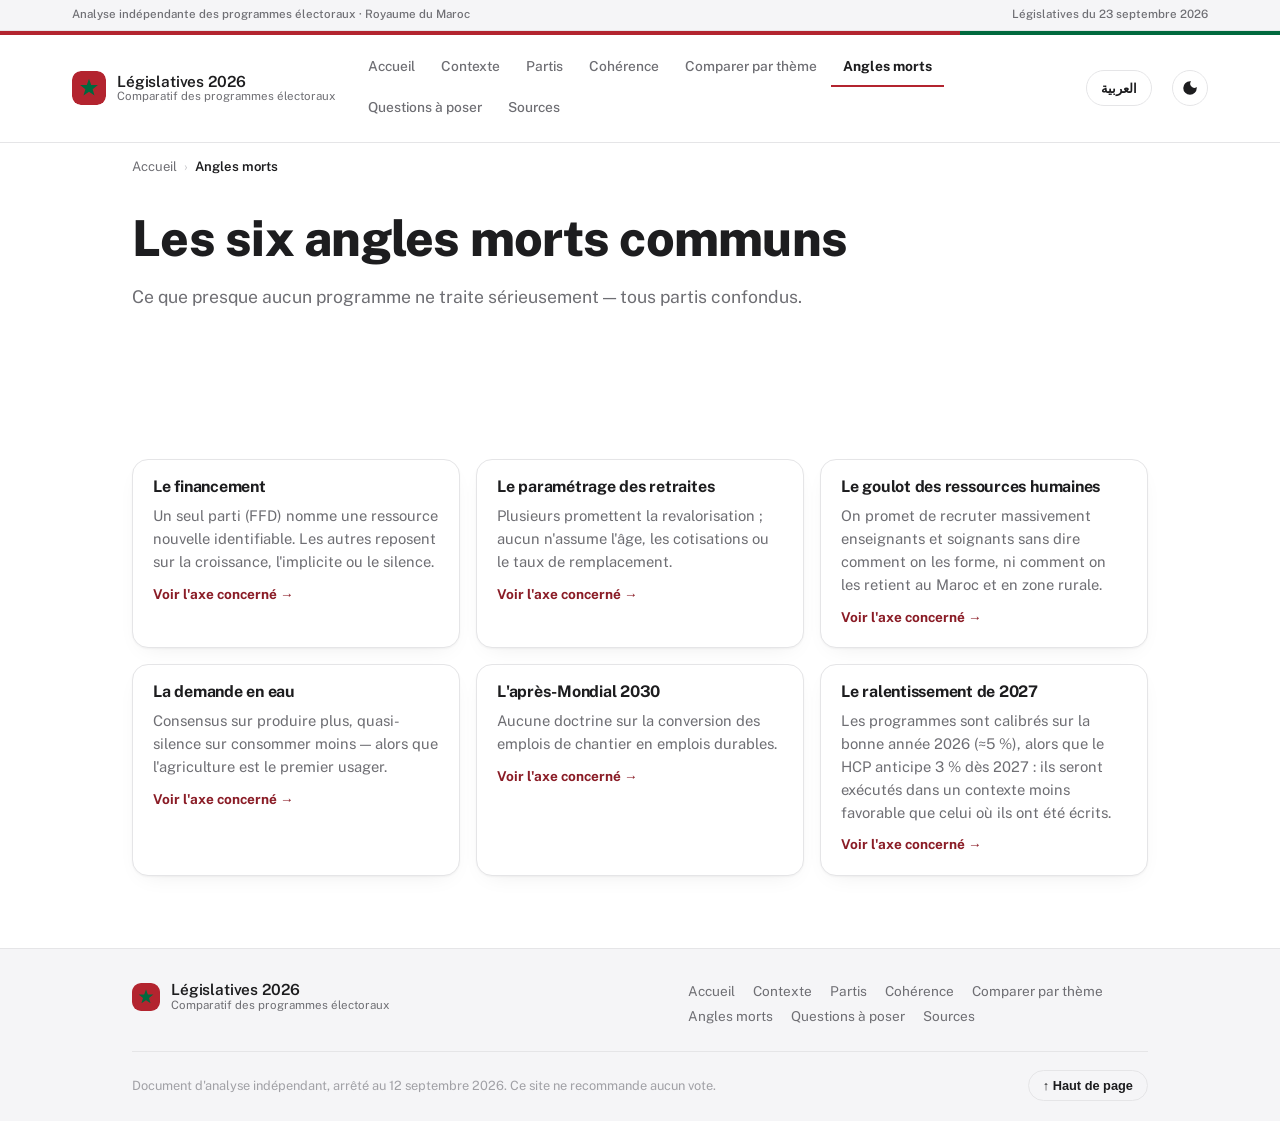
==== commit a2c48902: "Rendre le site bilingue français / arabe, avec bascule RTL complète Traduction professionnelle intég" ====
--- a/angles-morts.html
+++ b/angles-morts.html
@@ -1,13 +1,14 @@
 <!DOCTYPE html>
 <html lang="fr">
 <head>
+<script>(function(){var l=localStorage.getItem("lang")==="ar"?"ar":"fr";document.documentElement.lang=l;document.documentElement.dir=l==="ar"?"rtl":"ltr";})();</script>
 <meta charset="UTF-8">
 <meta name="viewport" content="width=device-width, initial-scale=1.0">
 <title>Les angles morts de la campagne — Comparatif 2026</title>
 <meta name="description" content="Ce que presque aucun programme électoral ne traite sérieusement : financement, retraites, ressources humaines, eau, Mondial 2030, ralentissement 2027.">
 <link rel="icon" type="image/svg+xml" href="assets/logo-mark.svg">
 <link rel="preconnect" href="https://fonts.googleapis.com">
-<link rel="stylesheet" href="https://fonts.googleapis.com/css2?family=Public+Sans:ital,wght@0,400;0,500;0,600;0,700;0,800;1,400&display=swap">
+<link rel="stylesheet" href="https://fonts.googleapis.com/css2?family=Public+Sans:ital,wght@0,400;0,500;0,600;0,700;0,800;1,400&family=Cairo:wght@400;500;600;700;800&display=swap">
 <link rel="stylesheet" href="css/styles.css">
 </head>
 <body data-page="angles-morts" data-nav="angles-morts">
@@ -17,8 +18,8 @@
 <main>
   <section class="section page-head">
     <div class="container">
-      <h1>Les six angles morts communs</h1>
-      <p class="lead">Ce que presque aucun programme ne traite sérieusement — tous partis confondus.</p>
+      <h1 data-i18n="anglesMorts.h1">Les six angles morts communs</h1>
+      <p class="lead" data-i18n="anglesMorts.lead">Ce que presque aucun programme ne traite sérieusement — tous partis confondus.</p>
     </div>
   </section>
 
@@ -30,6 +31,8 @@
 </main>
 
 <script src="js/data.js"></script>
+<script src="js/data.ar.js"></script>
+<script src="js/i18n.js"></script>
 <script src="js/common.js"></script>
 <script src="js/app.js"></script>
 </body>
--- a/css/styles.css
+++ b/css/styles.css
@@ -117,6 +117,15 @@
   text-rendering: optimizeLegibility;
 }
 
+/* ---------- Arabe / RTL ---------- */
+:lang(ar) { font-family: "Cairo", "Public Sans", -apple-system, "Segoe UI", Tahoma, Arial, sans-serif; }
+html[dir="rtl"] { direction: rtl; }
+html[dir="rtl"] body { line-height: 1.7; } /* l'arabe respire un peu plus */
+/* Les acronymes latins (RNI, PJD...) doivent rester en écriture LTR même dans un paragraphe RTL */
+html[dir="rtl"] .party-badge span[aria-hidden],
+html[dir="rtl"] .acronym,
+html[dir="rtl"] .lang-toggle { direction: ltr; unicode-bidi: isolate; }
+
 .container {
   max-width: 1080px;
   margin: 0 auto;
@@ -167,7 +176,7 @@
 .brand-text strong { font-size: 0.96rem; letter-spacing: -0.01em; }
 .brand-text small { color: var(--text-muted); font-size: 0.72rem; }
 
-.main-nav { display: flex; gap: 2px; flex-wrap: wrap; margin-left: auto; }
+.main-nav { display: flex; gap: 2px; flex-wrap: wrap; margin-inline-start: auto; }
 .main-nav a {
   text-decoration: none; color: var(--text-muted); font-size: 0.86rem; font-weight: 500;
   padding: 8px 12px; white-space: nowrap; border-bottom: 2px solid transparent;
@@ -176,12 +185,14 @@
 .main-nav a:hover { color: var(--text); }
 .main-nav a.active { color: var(--text); font-weight: 700; border-bottom-color: var(--accent); }
 
-.theme-toggle, .nav-toggle {
+.theme-toggle, .nav-toggle, .lang-toggle {
   background: none; border: 1px solid var(--border); border-radius: 999px;
-  width: 36px; height: 36px; cursor: pointer; color: var(--text); flex-shrink: 0;
+  height: 36px; cursor: pointer; color: var(--text); flex-shrink: 0;
   display: flex; align-items: center; justify-content: center;
 }
-.theme-toggle:hover, .nav-toggle:hover { background: var(--surface-hover); }
+.theme-toggle, .nav-toggle { width: 36px; }
+.lang-toggle { padding: 0 14px; font-size: 0.82rem; font-weight: 700; font-family: inherit; }
+.theme-toggle:hover, .nav-toggle:hover, .lang-toggle:hover { background: var(--surface-hover); }
 .nav-toggle { display: none; flex-direction: column; gap: 4px; border-radius: 8px; }
 .nav-toggle span { width: 16px; height: 2px; background: var(--text); display: block; }
 
@@ -192,8 +203,8 @@
     background: var(--surface); border-bottom: 1px solid var(--border);
     flex-direction: column; padding: 8px; box-shadow: var(--shadow);
   }
-  .main-nav a { border-bottom: none; border-left: 2px solid transparent; }
-  .main-nav a.active { border-left-color: var(--accent); background: var(--bg-alt); }
+  .main-nav a { border-bottom: none; border-inline-start: 2px solid transparent; }
+  .main-nav a.active { border-inline-start-color: var(--accent); background: var(--bg-alt); }
   .main-nav.open { display: flex; }
   .nav-toggle { display: flex; }
 }
@@ -251,14 +262,14 @@
 .callout {
   position: relative; overflow: hidden;
   background: var(--bg-alt); border: 1px solid var(--border);
-  border-radius: var(--radius-sm); padding: 16px 18px 16px 24px; margin-top: 16px; font-size: 0.95rem;
+  border-radius: var(--radius-sm); padding-block: 16px; padding-inline: 24px 18px; margin-top: 16px; font-size: 0.95rem;
 }
 .callout::before {
-  content: ""; position: absolute; left: 0; top: 0; bottom: 0; width: 4px;
+  content: ""; position: absolute; inset-inline-start: 0; top: 0; bottom: 0; width: 4px;
   background: linear-gradient(180deg, var(--accent) 0 60%, var(--accent-2) 60% 100%);
 }
 .callout-strong { font-size: 1rem; }
-.note-list { margin: 12px 0 0; padding-left: 1.2em; color: var(--text-muted); }
+.note-list { margin: 12px 0 0; padding-inline-start: 1.2em; color: var(--text-muted); }
 .note-list li { margin-bottom: 8px; }
 
 /* ---------- Seats chart ---------- */
@@ -266,10 +277,10 @@
 .seat-row { display: grid; grid-template-columns: 70px 1fr 46px; align-items: center; gap: 10px; font-size: 0.85rem; }
 .seat-bar-track { background: var(--bg-alt); border-radius: 999px; height: 12px; overflow: hidden; }
 .seat-bar-fill { height: 100%; background: linear-gradient(90deg, var(--accent), var(--accent-strong)); border-radius: 999px; }
-.seat-row .seat-value { text-align: right; color: var(--text-muted); font-variant-numeric: tabular-nums; }
+.seat-row .seat-value { text-align: end; color: var(--text-muted); font-variant-numeric: tabular-nums; }
 
 /* ---------- Defis ---------- */
-.defis-list { padding-left: 1.3em; display: flex; flex-direction: column; gap: 10px; margin-top: 14px; }
+.defis-list { padding-inline-start: 1.3em; display: flex; flex-direction: column; gap: 10px; margin-top: 14px; }
 .defis-list li::marker { color: var(--accent-strong); font-weight: 700; }
 
 /* ---------- Filter bar ---------- */
@@ -297,7 +308,7 @@
 /* ---------- Party cards ---------- */
 .parties-grid { display: grid; grid-template-columns: repeat(auto-fill, minmax(230px, 1fr)); gap: 16px; }
 .party-card {
-  text-align: left; cursor: pointer; background: var(--surface); border: 1px solid var(--border);
+  text-align: start; cursor: pointer; background: var(--surface); border: 1px solid var(--border);
   border-top: 4px solid var(--party-accent, var(--border));
   border-radius: var(--radius); padding: 18px; box-shadow: var(--shadow); position: relative;
   transition: transform 0.12s ease, border-color 0.12s ease;
@@ -331,18 +342,18 @@
 
 /* ---------- Party / axis detail content ---------- */
 .measure-title { font-size: 0.95rem; font-weight: 700; margin: 1.2em 0 0.5em; color: color-mix(in srgb, var(--party-accent) 75%, var(--text) 25%); }
-#partyDetail ul { padding-left: 1.2em; margin: 0.4em 0; }
+#partyDetail ul { padding-inline-start: 1.2em; margin: 0.4em 0; }
 #partyDetail ul li { margin-bottom: 5px; font-size: 0.93rem; }
 #partyDetail h2 { color: color-mix(in srgb, var(--party-accent) 70%, var(--text) 30%); }
-#partyDetail .strengths { border-left: 3px solid var(--dot-3); padding-left: 12px; margin-top: 8px; font-size: 0.95rem; }
-#partyDetail .weaknesses { border-left: 3px solid var(--dot-1); padding-left: 12px; margin-top: 8px; font-size: 0.95rem; }
+#partyDetail .strengths { border-inline-start: 3px solid var(--dot-3); padding-inline-start: 12px; margin-top: 8px; font-size: 0.95rem; }
+#partyDetail .weaknesses { border-inline-start: 3px solid var(--dot-1); padding-inline-start: 12px; margin-top: 8px; font-size: 0.95rem; }
 #partyDetail .structure-note { font-style: italic; color: var(--text-muted); margin-top: 14px; font-size: 0.92rem; }
 
 /* ---------- Score table ---------- */
 .table-note { color: var(--text-muted); font-size: 0.9rem; margin-top: -6px; }
 .table-scroll { overflow-x: auto; margin-top: 12px; border-radius: var(--radius-sm); border: 1px solid var(--border); }
 .score-table { width: 100%; border-collapse: collapse; background: var(--surface); font-size: 0.86rem; min-width: 720px; }
-.score-table th, .score-table td { padding: 10px 12px; text-align: left; border-bottom: 1px solid var(--border); white-space: nowrap; }
+.score-table th, .score-table td { padding: 10px 12px; text-align: start; border-bottom: 1px solid var(--border); white-space: nowrap; }
 .score-table thead th { background: var(--bg-alt); font-size: 0.75rem; text-transform: uppercase; letter-spacing: 0.03em; color: var(--text-muted); }
 .score-table tbody tr:hover { background: var(--surface-hover); }
 .score-table td.party-cell { font-weight: 700; }
@@ -352,7 +363,7 @@
 .score-table td.party-cell a:hover, .structure-card h4 a:hover { text-decoration: underline; }
 .score-table .dots { display: flex; gap: 3px; }
 .legend { display: flex; gap: 18px; flex-wrap: wrap; margin-top: 14px; font-size: 0.82rem; color: var(--text-muted); align-items: center; }
-.legend .dot { display: inline-block; margin-right: 5px; vertical-align: middle; }
+.legend .dot { display: inline-block; margin-inline-end: 5px; vertical-align: middle; }
 
 .stack { display: flex; flex-direction: column; gap: 12px; margin-top: 14px; }
 .finding-card { background: var(--surface); border: 1px solid var(--border); border-radius: var(--radius-sm); padding: 16px 18px; }
@@ -362,14 +373,6 @@
 .structure-card p { font-style: italic; }
 
 /* ---------- Axes ---------- */
-.axes-layout { display: grid; grid-template-columns: 230px 1fr; gap: 24px; margin-top: 18px; align-items: start; }
-.axes-nav { display: flex; flex-direction: column; gap: 4px; position: sticky; top: 90px; }
-.axes-nav button {
-  text-align: left; background: none; border: 1px solid transparent; border-radius: var(--radius-sm);
-  padding: 9px 12px; font-size: 0.85rem; cursor: pointer; color: var(--text-muted);
-}
-.axes-nav button:hover { background: var(--surface-hover); }
-.axes-nav button.active { background: var(--accent-soft); color: var(--accent-strong); font-weight: 700; border-color: var(--border); }
 .axis-panel .callout { margin-bottom: 16px; }
 .axis-panel .eyebrow { background: var(--accent-2-soft); color: var(--accent-2-strong); }
 .axis-table { width: 100%; border-collapse: collapse; background: var(--surface); border: 1px solid var(--border); border-radius: var(--radius-sm); overflow: hidden; font-size: 0.9rem; }
@@ -391,11 +394,11 @@
 .questions-list { list-style: none; margin: 18px 0 0; padding: 0; display: flex; flex-direction: column; gap: 10px; }
 .questions-list li {
   background: var(--surface); border: 1px solid var(--border); border-radius: var(--radius-sm);
-  padding: 14px 16px 14px 46px; position: relative; font-size: 0.95rem;
+  padding-block: 14px; padding-inline: 46px 16px; position: relative; font-size: 0.95rem;
 }
 .questions-list li::before {
   content: counter(q); counter-increment: q;
-  position: absolute; left: 14px; top: 12px;
+  position: absolute; inset-inline-start: 14px; top: 12px;
   width: 22px; height: 22px; border-radius: 50%; background: var(--accent); color: var(--accent-contrast);
   font-size: 0.75rem; font-weight: 700; display: flex; align-items: center; justify-content: center;
 }
@@ -471,7 +474,7 @@
   padding: 12px 16px; font-size: 0.88rem;
 }
 .prev-next-link:hover { border-color: var(--party-accent); }
-.prev-next-link.next { text-align: right; align-items: flex-end; }
+.prev-next-link.next { text-align: end; align-items: flex-end; }
 .prev-next-link span { color: var(--text-faint); font-size: 0.76rem; }
 .prev-next-link strong { display: inline-flex; align-items: center; gap: 6px; color: color-mix(in srgb, var(--party-accent) 75%, var(--text) 25%); }
 .prev-next-link.next strong { flex-direction: row-reverse; }
@@ -519,7 +522,7 @@
 .party-card { text-decoration: none; color: inherit; }
 
 /* ---------- Checklist (boîte à outils) ---------- */
-.questions-list li { padding-left: 16px; }
+.questions-list li { padding-inline-start: 16px; }
 .questions-list li::before { display: none; }
 .question-label { display: flex; align-items: flex-start; gap: 12px; cursor: pointer; font-size: 0.95rem; }
 .question-label input[type="checkbox"] { margin-top: 3px; width: 18px; height: 18px; accent-color: var(--accent); flex-shrink: 0; cursor: pointer; }
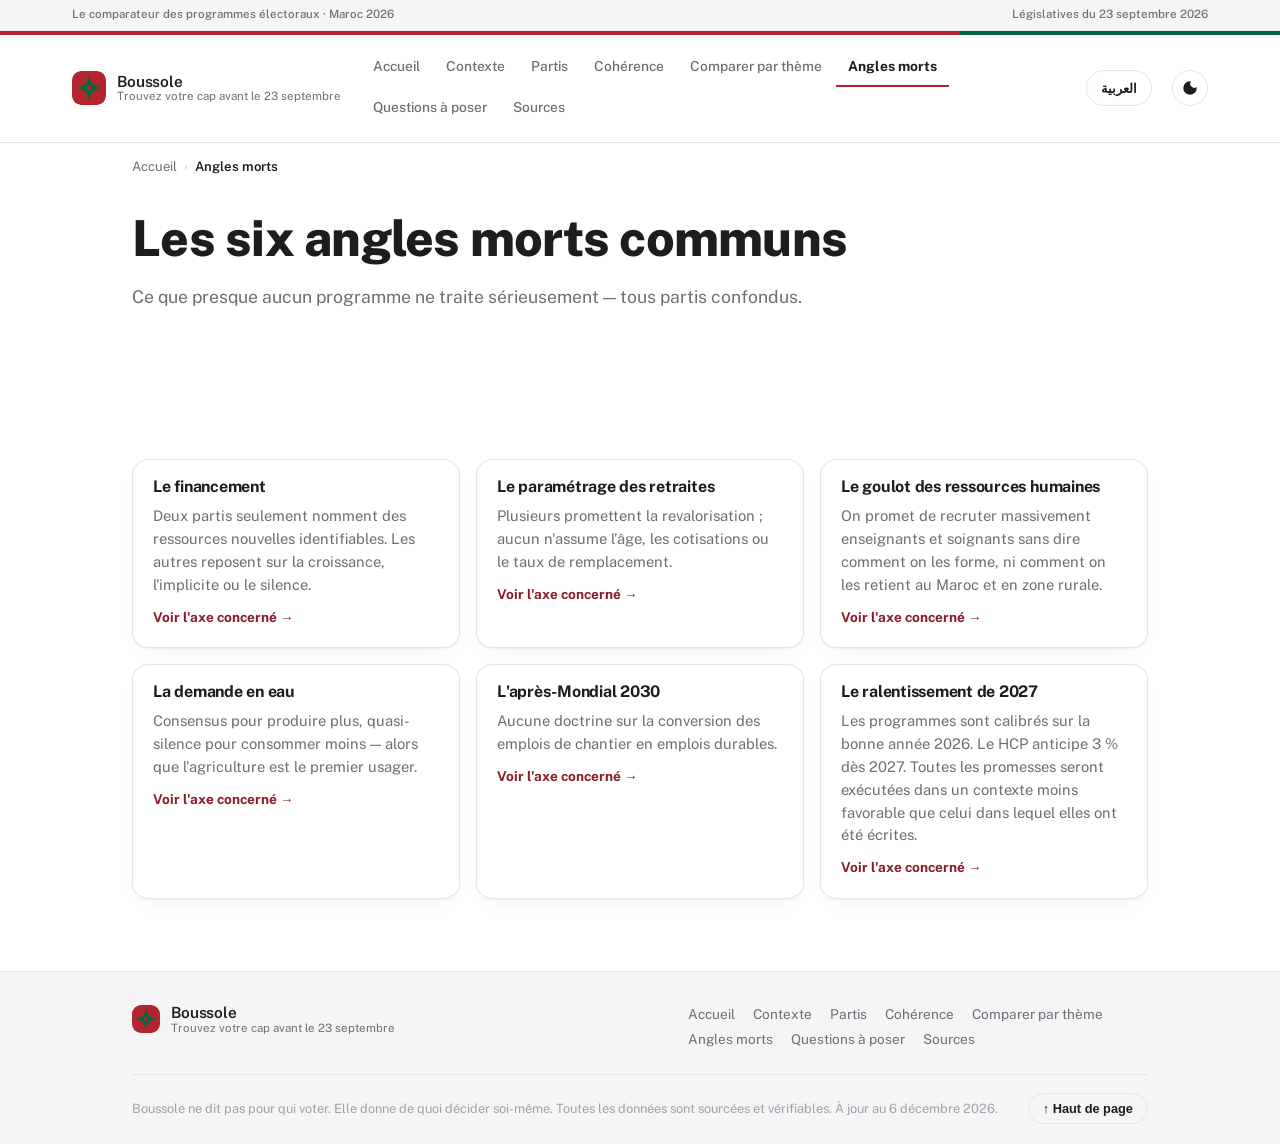
==== commit 80a94a51: "Calculer la date et le décompte à l'affichage, et passer à l'identité Boussole La date de mise à jou" ====
--- a/angles-morts.html
+++ b/angles-morts.html
@@ -4,7 +4,7 @@
 <script>(function(){var l=localStorage.getItem("lang")==="ar"?"ar":"fr";document.documentElement.lang=l;document.documentElement.dir=l==="ar"?"rtl":"ltr";})();</script>
 <meta charset="UTF-8">
 <meta name="viewport" content="width=device-width, initial-scale=1.0">
-<title>Les angles morts de la campagne — Comparatif 2026</title>
+<title>Les angles morts de la campagne — Boussole</title>
 <meta name="description" content="Ce que presque aucun programme électoral ne traite sérieusement : financement, retraites, ressources humaines, eau, Mondial 2030, ralentissement 2027.">
 <link rel="icon" type="image/svg+xml" href="assets/logo-mark.svg">
 <link rel="preconnect" href="https://fonts.googleapis.com">
--- a/css/styles.css
+++ b/css/styles.css
@@ -528,3 +528,58 @@
 .question-label input[type="checkbox"] { margin-top: 3px; width: 18px; height: 18px; accent-color: var(--accent); flex-shrink: 0; cursor: pointer; }
 .questions-list li.answered { border-color: var(--dot-3); background: color-mix(in srgb, var(--dot-3) 8%, var(--surface)); }
 .questions-list li.answered .question-label span { color: var(--text-muted); text-decoration: line-through; text-decoration-color: var(--text-faint); }
+
+/* ---- Mise à jour du 14 septembre 2026 : nouveaux blocs de contenu ---- */
+
+/* Verdict éditorial en tête de fiche parti */
+.party-summary {
+  font-size: 1.08rem;
+  line-height: 1.6;
+  color: var(--text);
+  border-inline-start: 3px solid var(--party-accent, var(--accent));
+  padding-inline-start: 16px;
+  margin-block: 1.4em;
+}
+
+/* Slogan + date de présentation du programme */
+.party-meta { font-size: 0.9rem; color: var(--text-muted); }
+
+/* Repères factuels du parti, en puces */
+.identity-list { margin: 1em 0; padding-inline-start: 1.2em; }
+.identity-list li { margin-bottom: 0.4em; line-height: 1.55; }
+
+/* Lien vers le programme officiel du parti */
+.program-link {
+  display: inline-block;
+  font-weight: 600;
+  padding: 8px 14px;
+  border: 1px solid var(--border);
+  border-radius: 999px;
+  text-decoration: none;
+  color: var(--party-accent, var(--accent));
+}
+.program-link:hover { background: var(--bg-alt); }
+
+/* Compte dépenses/recettes (aujourd'hui, seul le PPS en publie un) */
+.budget-block {
+  border: 1px solid var(--border);
+  border-radius: 12px;
+  padding: 20px;
+  margin-block: 1.6em;
+  background: var(--bg-alt);
+}
+.budget-block h3 { margin-top: 0; }
+.budget-rows { display: grid; gap: 10px; margin-bottom: 1em; }
+.budget-row {
+  display: flex;
+  justify-content: space-between;
+  align-items: baseline;
+  gap: 16px;
+  padding-bottom: 8px;
+  border-bottom: 1px solid var(--border);
+}
+.budget-row strong { color: var(--accent-3); font-size: 1.1rem; white-space: nowrap; }
+
+/* Cartes « Nouveautés de cette mise à jour » (accueil) */
+.update-card { border-top: 3px solid var(--accent-2); }
+.update-card .cat-tag { margin-bottom: 8px; }
